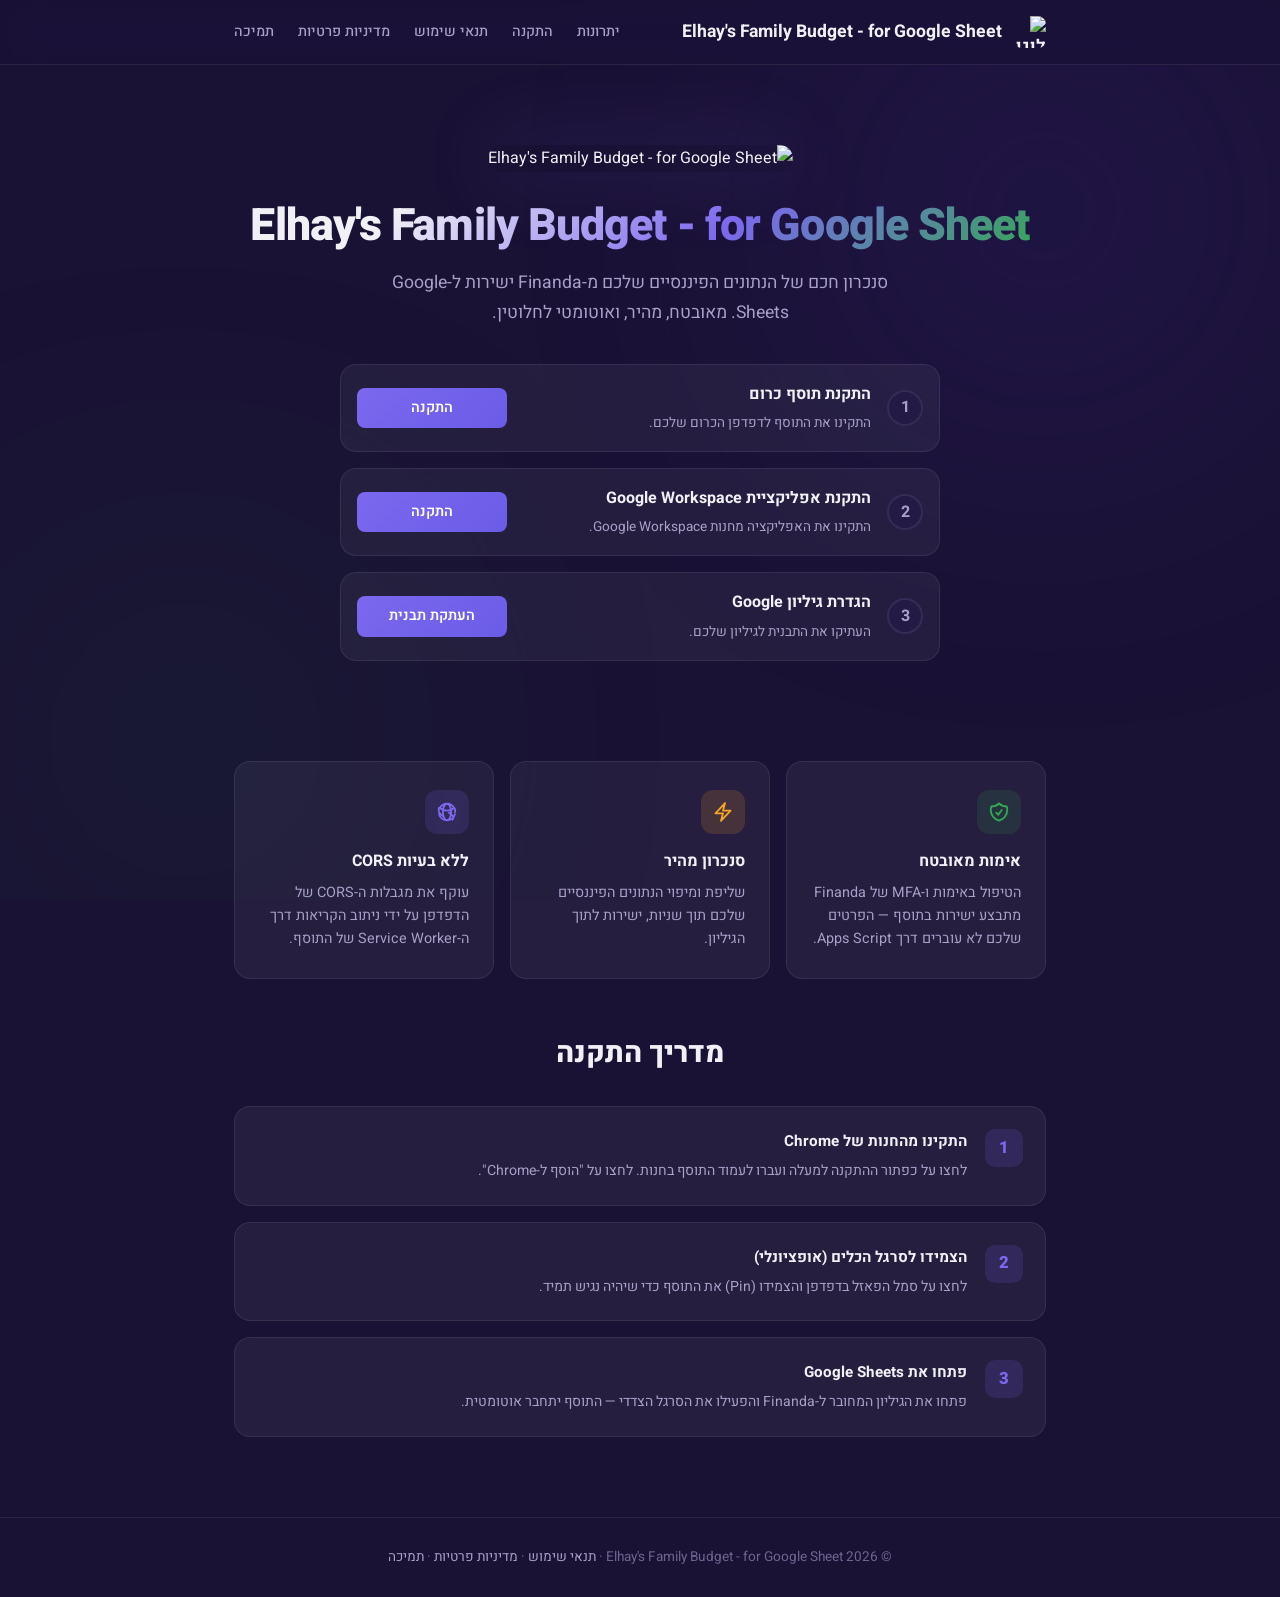
==== docs/index.html @ e97ff1ca "Getting started guide" ====
<!doctype html>
<html lang="he" dir="rtl">
  <head>
    <meta charset="UTF-8" />
    <meta name="viewport" content="width=device-width, initial-scale=1.0" />
    <title>Elhay's Family Budget - for Google Sheet</title>
    <meta
      name="description"
      content="הורידו את תוסף Elhay's Family Budget - for Google Sheet לסנכרון הנתונים הפיננסיים שלכם עם Google Sheets."
    />
    <link rel="icon" type="image/png" href="logo.png" />
    <link
      href="https://fonts.googleapis.com/css2?family=Heebo:wght@400;500;600;700;800&display=swap"
      rel="stylesheet"
    />
    <link rel="stylesheet" href="style.css" />
  </head>
  <body>
    <div class="bg-glow"></div>

    <nav>
      <div class="nav-inner">
        <a href="#" class="nav-brand"
          ><img src="logo.png" alt="לוגו" />Elhay's Family Budget - for Google
          Sheet</a
        >
        <div class="nav-links">
          <a href="#features">יתרונות</a>
          <a href="#install">התקנה</a>
          <a href="terms.html">תנאי שימוש</a>
          <a href="privacy.html">מדיניות פרטיות</a>
          <a href="support.html">תמיכה</a>
        </div>
      </div>
    </nav>

    <main class="container">
      <section class="hero">
        <img
          src="logo.png"
          alt="Elhay's Family Budget - for Google Sheet"
          class="hero-logo"
        />
        <h1>Elhay's Family Budget - for Google Sheet</h1>
        <p>
          סנכרון חכם של הנתונים הפיננסיים שלכם מ-Finanda ישירות ל-Google Sheets.
          מאובטח, מהיר, ואוטומטי לחלוטין.
        </p>
        <div class="setup-steps">
          <div class="setup-step" id="step1">
            <div class="step-status">1</div>
            <div class="step-info">
              <h3>התקנת תוסף כרום</h3>
              <p>התקינו את התוסף לדפדפן הכרום שלכם.</p>
            </div>
            <a href="https://chromewebstore.google.com/detail/dnbacegljccdmiihpcackcicphjbdjkf" target="_blank" class="btn-step" id="btn-step1">התקנה</a>
          </div>
          
          <div class="setup-step" id="step2">
            <div class="step-status">2</div>
            <div class="step-info">
              <h3>התקנת אפליקציית Google Workspace</h3>
              <p>התקינו את האפליקציה מחנות Google Workspace.</p>
            </div>
            <a href="https://workspace.google.com/marketplace/app/elhays_family_budget/523287499145" target="_blank" class="btn-step" id="btn-step2">התקנה</a>
          </div>

          <div class="setup-step" id="step3">
            <div class="step-status">3</div>
            <div class="step-info">
              <h3>הגדרת גיליון Google</h3>
              <p>העתיקו את התבנית לגיליון שלכם.</p>
            </div>
            <a href="https://docs.google.com/spreadsheets/d/__DOCUMENT_ID__/template/preview" target="_blank" class="btn-step" id="btn-step3">העתקת תבנית</a>
          </div>
        </div>

        <!-- Hidden bridge elements for extension communication -->
        <input type="hidden" id="finanda-req-input" />
        <button type="hidden" id="finanda-req-btn" style="display:none;"></button>
        <input type="hidden" id="finanda-res-input" />
        <button type="hidden" id="finanda-res-btn" style="display:none;"></button>
      </section>

      <section id="features" class="cards">
        <div class="card">
          <div class="card-icon">
            <svg
              xmlns="http://www.w3.org/2000/svg"
              fill="none"
              viewBox="0 0 24 24"
              stroke-width="2"
              stroke="currentColor"
              width="22"
              height="22"
            >
              <path
                stroke-linecap="round"
                stroke-linejoin="round"
                d="M9 12.75L11.25 15 15 9.75m-3-7.036A11.959 11.959 0 013.598 6 11.99 11.99 0 003 9.749c0 5.592 3.824 10.29 9 11.623 5.176-1.332 9-6.03 9-11.622 0-1.31-.21-2.571-.598-3.751h-.152c-3.196 0-6.1-1.248-8.25-3.285z"
              />
            </svg>
          </div>
          <h3>אימות מאובטח</h3>
          <p>
            הטיפול באימות ו-MFA של Finanda מתבצע ישירות בתוסף — הפרטים שלכם לא
            עוברים דרך Apps Script.
          </p>
        </div>
        <div class="card">
          <div class="card-icon">
            <svg
              xmlns="http://www.w3.org/2000/svg"
              fill="none"
              viewBox="0 0 24 24"
              stroke-width="2"
              stroke="currentColor"
              width="22"
              height="22"
            >
              <path
                stroke-linecap="round"
                stroke-linejoin="round"
                d="M3.75 13.5l10.5-11.25L12 10.5h8.25L9.75 21.75 12 13.5H3.75z"
              />
            </svg>
          </div>
          <h3>סנכרון מהיר</h3>
          <p>
            שליפת ומיפוי הנתונים הפיננסיים שלכם תוך שניות, ישירות לתוך הגיליון.
          </p>
        </div>
        <div class="card">
          <div class="card-icon">
            <svg
              xmlns="http://www.w3.org/2000/svg"
              fill="none"
              viewBox="0 0 24 24"
              stroke-width="2"
              stroke="currentColor"
              width="22"
              height="22"
            >
              <path
                stroke-linecap="round"
                stroke-linejoin="round"
                d="M12 21a9.004 9.004 0 008.716-6.747M12 21a9.004 9.004 0 01-8.716-6.747M12 21c2.485 0 4.5-4.03 4.5-9S14.485 3 12 3m0 18c-2.485 0-4.5-4.03-4.5-9S9.515 3 12 3m0 0a8.997 8.997 0 017.843 4.582M12 3a8.997 8.997 0 00-7.843 4.582m15.686 0A11.953 11.953 0 0112 10.5c-2.998 0-5.74-1.1-7.843-2.918m15.686 0A8.959 8.959 0 0121 9.749c0 .838-.115 1.65-.33 2.418m-1.387 5.58c-.354.966-.79 1.868-1.3 2.692m1.3-2.693a18.013 18.013 0 00-5.17-5.046M3.33 12.167a18.006 18.006 0 005.17 5.046m-5.17-5.046A8.959 8.959 0 013 9.749c0-.838.115-1.65.33-2.418"
              />
            </svg>
          </div>
          <h3>ללא בעיות CORS</h3>
          <p>
            עוקף את מגבלות ה-CORS של הדפדפן על ידי ניתוב הקריאות דרך ה-Service
            Worker של התוסף.
          </p>
        </div>
      </section>

      <section id="install" class="install-section">
        <h2>מדריך התקנה</h2>

        <div class="steps">
          <div class="step">
            <div class="step-num">1</div>
            <div class="step-content">
              <h3>התקינו מהחנות של Chrome</h3>
              <p>
                לחצו על כפתור ההתקנה למעלה ועברו לעמוד התוסף בחנות. לחצו על
                "הוסף ל-Chrome".
              </p>
            </div>
          </div>
          <div class="step">
            <div class="step-num">2</div>
            <div class="step-content">
              <h3>הצמידו לסרגל הכלים (אופציונלי)</h3>
              <p>
                לחצו על סמל הפאזל בדפדפן והצמידו (Pin) את התוסף כדי שיהיה נגיש
                תמיד.
              </p>
            </div>
          </div>
          <div class="step">
            <div class="step-num">3</div>
            <div class="step-content">
              <h3>פתחו את Google Sheets</h3>
              <p>
                פתחו את הגיליון המחובר ל-Finanda והפעילו את הסרגל הצדדי — התוסף
                יתחבר אוטומטית.
              </p>
            </div>
          </div>
        </div>
      </section>
    </main>

    <footer>
      <p>
        &copy; 2026 Elhay's Family Budget - for Google Sheet ·
        <a href="terms.html">תנאי שימוש</a> ·
        <a href="privacy.html">מדיניות פרטיות</a> ·
        <a href="support.html">תמיכה</a>
      </p>
    </footer>
    <script>
      document.addEventListener("DOMContentLoaded", () => {
        const step1 = document.getElementById("step1");
        const step2 = document.getElementById("step2");
        const step3 = document.getElementById("step3");
        
        const btnStep1 = document.getElementById("btn-step1");
        const btnStep2 = document.getElementById("btn-step2");
        const btnStep3 = document.getElementById("btn-step3");

        if (localStorage.getItem("finanda_step2_done") === "true") {
          step2.classList.add("done");
          btnStep2.textContent = "הושלם";
        }
        if (localStorage.getItem("finanda_step3_done") === "true") {
          step3.classList.add("done");
          btnStep3.textContent = "הושלם";
        }

        btnStep2.addEventListener("click", () => {
          localStorage.setItem("finanda_step2_done", "true");
          step2.classList.add("done");
          btnStep2.textContent = "הושלם";
        });

        btnStep3.addEventListener("click", () => {
          localStorage.setItem("finanda_step3_done", "true");
          step3.classList.add("done");
          btnStep3.textContent = "הושלם";
        });

        const reqInput = document.getElementById("finanda-req-input");
        const reqBtn = document.getElementById("finanda-req-btn");
        const resInput = document.getElementById("finanda-res-input");
        const resBtn = document.getElementById("finanda-res-btn");

        resBtn.addEventListener("click", () => {
          try {
            const data = JSON.parse(resInput.value);
            if (data.action === "FINANDA_PING" && data.payload && data.payload.status === "PONG") {
              step1.classList.add("done");
              btnStep1.textContent = "מותקן";
              btnStep1.style.pointerEvents = "none";
              btnStep1.removeAttribute("href");
            }
          } catch (e) {
            console.error("Error parsing ping response", e);
          }
        });

        // Try to ping after a short delay
        let attempts = 0;
        const pingInterval = setInterval(() => {
          if (attempts > 5) {
            clearInterval(pingInterval);
            return;
          }
          reqInput.value = JSON.stringify({ action: "FINANDA_PING" });
          reqBtn.click();
          attempts++;
        }, 500);
      });
    </script>
  </body>
</html>
---- docs/style.css ----
*, *::before, *::after { box-sizing: border-box; margin: 0; padding: 0; }

:root {
  --bg-primary: #1a1235;
  --bg-secondary: #231a45;
  --bg-card: rgba(255,255,255,0.05);
  --bg-card-hover: rgba(255,255,255,0.09);
  --border-card: rgba(255,255,255,0.08);
  --text-primary: #f0f0f5;
  --text-secondary: #a8a0c8;
  --text-muted: #6e648f;
  --accent-purple: #7B68EE;
  --accent-purple-dim: rgba(123,104,238,0.15);
  --accent-green: #34A853;
  --accent-green-dim: rgba(52,168,83,0.15);
  --accent-gold: #F5A623;
  --accent-gold-dim: rgba(245,166,35,0.15);
  --gradient-btn: linear-gradient(135deg, #7B68EE, #6B5CE7);
  --gradient-btn-hover: linear-gradient(135deg, #9B8BFF, #7B68EE);
  --shadow-glow: 0 0 80px rgba(123,104,238,0.2);
  --radius: 16px;
}

html { scroll-behavior: smooth; }

body {
  font-family: 'Heebo', -apple-system, sans-serif;
  background: var(--bg-primary);
  color: var(--text-primary);
  min-height: 100vh;
  overflow-x: hidden;
  line-height: 1.7;
}

/* ─── Animated Background ─── */
.bg-glow {
  position: fixed; inset: 0;
  pointer-events: none; z-index: 0; overflow: hidden;
}
.bg-glow::before, .bg-glow::after {
  content: ''; position: absolute;
  border-radius: 50%; filter: blur(140px); opacity: 0.35;
  animation: float 22s ease-in-out infinite;
}
.bg-glow::before {
  width: 600px; height: 600px;
  background: radial-gradient(circle, #4a2daa, transparent 70%);
  top: -10%; right: -5%;
}
.bg-glow::after {
  width: 500px; height: 500px;
  background: radial-gradient(circle, #1a5c2e, transparent 70%);
  bottom: -10%; left: -5%;
  animation-delay: -11s;
}
@keyframes float {
  0%, 100% { transform: translate(0, 0) scale(1); }
  33% { transform: translate(30px, -40px) scale(1.05); }
  66% { transform: translate(-20px, 20px) scale(0.95); }
}

/* ─── Layout ─── */
.container {
  position: relative; z-index: 1;
  max-width: 860px; margin: 0 auto; padding: 0 24px;
}

/* ─── Nav ─── */
nav {
  position: sticky; top: 0; z-index: 100;
  backdrop-filter: blur(20px) saturate(1.4);
  background: rgba(26,18,53,0.8);
  border-bottom: 1px solid var(--border-card);
}
.nav-inner {
  max-width: 860px; margin: 0 auto; padding: 16px 24px;
  display: flex; align-items: center; justify-content: space-between;
}
.nav-brand {
  display: flex; align-items: center; gap: 12px;
  text-decoration: none; color: var(--text-primary);
  font-weight: 700; font-size: 1.1rem;
}
.nav-brand img { width: 32px; height: 32px; border-radius: 8px; }
.nav-links { display: flex; gap: 24px; }
.nav-links a {
  color: var(--text-secondary); text-decoration: none;
  font-size: 0.9rem; font-weight: 500; transition: color 0.2s;
}
.nav-links a:hover { color: var(--accent-purple); }

/* ─── Hero ─── */
.hero { text-align: center; padding: 80px 0 50px; }
.hero-logo {
  width: 140px; height: 140px; border-radius: 28px;
  box-shadow: var(--shadow-glow); margin-bottom: 28px;
  animation: logoEntry 0.8s cubic-bezier(0.16,1,0.3,1) both;
}
@keyframes logoEntry {
  from { opacity: 0; transform: translateY(24px) scale(0.9); }
  to { opacity: 1; transform: translateY(0) scale(1); }
}
.hero h1 {
  font-size: 2.8rem; font-weight: 800;
  letter-spacing: -0.02em; line-height: 1.2;
  margin-bottom: 14px;
  background: linear-gradient(135deg, #f0f0f5 20%, #7B68EE 60%, #34A853 100%);
  -webkit-background-clip: text; -webkit-text-fill-color: transparent;
  background-clip: text;
  animation: fadeUp 0.6s 0.15s both;
}
.hero p {
  font-size: 1.1rem; color: var(--text-secondary);
  max-width: 520px; margin: 0 auto 36px;
  animation: fadeUp 0.6s 0.3s both;
}
@keyframes fadeUp {
  from { opacity: 0; transform: translateY(16px); }
  to { opacity: 1; transform: translateY(0); }
}

/* ─── CTA ─── */
.cta-group {
  display: flex; flex-direction: column; align-items: center; gap: 14px;
  animation: fadeUp 0.6s 0.45s both;
}
.btn-download {
  display: inline-flex; align-items: center; gap: 10px;
  padding: 16px 40px; background: var(--gradient-btn);
  color: #fff; font-weight: 700; font-size: 1.05rem;
  border: none; border-radius: 14px; text-decoration: none;
  cursor: pointer; transition: transform 0.2s, box-shadow 0.2s;
  box-shadow: 0 4px 28px rgba(123,104,238,0.35);
}
.btn-download:hover {
  transform: translateY(-2px);
  background: var(--gradient-btn-hover);
  box-shadow: 0 8px 36px rgba(123,104,238,0.45);
}
.btn-secondary {
  display: inline-flex; align-items: center; gap: 8px;
  padding: 10px 24px; background: transparent;
  color: var(--text-secondary); font-weight: 600; font-size: 0.9rem;
  border: 1px solid var(--border-card); border-radius: 10px;
  text-decoration: none; cursor: pointer; transition: all 0.2s;
}
.btn-secondary:hover {
  border-color: var(--accent-purple);
  color: var(--accent-purple);
  background: var(--accent-purple-dim);
}
.cta-meta { font-size: 0.85rem; color: var(--text-muted); }
.cta-meta span { color: var(--text-secondary); font-weight: 500; }

/* ─── Feature Cards ─── */
.cards {
  display: grid; grid-template-columns: repeat(auto-fit, minmax(230px, 1fr));
  gap: 16px; margin: 50px 0;
}
.card {
  background: var(--bg-card); border: 1px solid var(--border-card);
  border-radius: var(--radius); padding: 28px 24px;
  transition: background 0.25s, border-color 0.25s, transform 0.25s;
}
.card:hover {
  background: var(--bg-card-hover);
  border-color: rgba(123,104,238,0.25);
  transform: translateY(-4px);
}
.card-icon {
  width: 44px; height: 44px; border-radius: 12px;
  display: flex; align-items: center; justify-content: center;
  margin-bottom: 14px;
}
.card:nth-child(1) .card-icon { background: var(--accent-green-dim); color: var(--accent-green); }
.card:nth-child(2) .card-icon { background: var(--accent-gold-dim); color: var(--accent-gold); }
.card:nth-child(3) .card-icon { background: var(--accent-purple-dim); color: var(--accent-purple); }
.card h3 { font-size: 1rem; font-weight: 700; margin-bottom: 6px; }
.card p { font-size: 0.9rem; color: var(--text-secondary); line-height: 1.6; }

/* ─── Install Section ─── */
.install-section { margin: 10px 0 80px; }
.install-section h2 {
  font-size: 1.8rem; font-weight: 800;
  text-align: center; margin-bottom: 28px;
}

/* Tabs */
.install-tabs {
  display: flex; justify-content: center; gap: 8px; margin-bottom: 28px;
}
.tab-btn {
  padding: 10px 24px; border-radius: 10px;
  border: 1px solid var(--border-card); background: var(--bg-card);
  color: var(--text-secondary); font-family: inherit;
  font-size: 0.9rem; font-weight: 600; cursor: pointer;
  transition: all 0.2s;
}
.tab-btn:hover { border-color: rgba(123,104,238,0.3); color: var(--text-primary); }
.tab-btn.active {
  background: var(--accent-purple-dim);
  border-color: var(--accent-purple);
  color: var(--accent-purple);
}
.tab-content { display: none; }
.tab-content.active { display: block; }

/* Steps */
.steps { display: flex; flex-direction: column; gap: 16px; }
.step {
  display: flex; gap: 18px; align-items: flex-start;
  background: var(--bg-card); border: 1px solid var(--border-card);
  border-radius: var(--radius); padding: 22px;
  transition: background 0.25s;
}
.step:hover { background: var(--bg-card-hover); }
.step-num {
  flex-shrink: 0; width: 38px; height: 38px; border-radius: 10px;
  background: var(--accent-purple-dim); color: var(--accent-purple);
  font-weight: 800; font-size: 1.05rem;
  display: flex; align-items: center; justify-content: center;
}
.step-content h3 { font-size: 0.95rem; font-weight: 700; margin-bottom: 4px; }
.step-content p { font-size: 0.88rem; color: var(--text-secondary); }
.step-content code {
  background: var(--accent-purple-dim); color: var(--accent-purple);
  padding: 2px 8px; border-radius: 6px; font-size: 0.83rem;
  direction: ltr; unicode-bidi: embed;
}

/* Note Box */
.note-box {
  margin-top: 20px; padding: 16px 20px;
  background: var(--accent-gold-dim);
  border: 1px solid rgba(245,166,35,0.25);
  border-radius: var(--radius); font-size: 0.88rem;
  color: var(--text-primary); line-height: 1.6;
}

/* ─── Footer ─── */
footer {
  border-top: 1px solid var(--border-card);
  padding: 28px 24px; text-align: center;
  font-size: 0.85rem; color: var(--text-muted);
}
footer a { color: var(--text-secondary); text-decoration: none; }
footer a:hover { color: var(--accent-purple); }

/* ─── Setup Steps ─── */
.setup-steps {
  display: flex; flex-direction: column; gap: 16px; width: 100%; max-width: 600px; margin: 0 auto;
}
.setup-step {
  display: flex; align-items: center; gap: 16px;
  background: var(--bg-card); border: 1px solid var(--border-card);
  border-radius: var(--radius); padding: 16px;
  transition: all 0.25s; text-align: right;
}
.setup-step:hover { background: var(--bg-card-hover); }
.step-status {
  flex-shrink: 0; width: 36px; height: 36px; border-radius: 50%;
  background: var(--bg-secondary); border: 2px solid var(--border-card);
  display: flex; align-items: center; justify-content: center;
  font-weight: 700; color: var(--text-secondary); position: relative;
}
.step-info { flex-grow: 1; }
.step-info h3 { font-size: 1rem; margin-bottom: 4px; }
.step-info p { font-size: 0.85rem; color: var(--text-secondary); margin: 0; }
.btn-step {
  padding: 8px 16px; background: var(--gradient-btn);
  color: #fff; font-weight: 600; font-size: 0.9rem;
  border-radius: 8px; text-decoration: none; cursor: pointer;
  transition: transform 0.2s, box-shadow 0.2s; white-space: nowrap; text-align: center;

  width: 150px;
}
.btn-step:hover { transform: translateY(-2px); box-shadow: 0 4px 12px rgba(123,104,238,0.3); }

.setup-step.done { border-color: var(--accent-green); background: var(--accent-green-dim); }
.setup-step.done .step-status {
  background: var(--accent-green); border-color: var(--accent-green); color: transparent;
}
.setup-step.done .step-status::after {
  content: "✓"; color: #fff; position: absolute;
}
.setup-step.done .btn-step {
  background: transparent; color: var(--accent-green);
  box-shadow: none; border: 1px solid var(--accent-green); transform: none;
}

/* ─── Responsive ─── */
@media (max-width: 600px) {
  .hero h1 { font-size: 2rem; }
  .hero { padding: 50px 0 30px; }
  .cards { grid-template-columns: 1fr; }
  .install-tabs { flex-direction: column; align-items: stretch; }
}
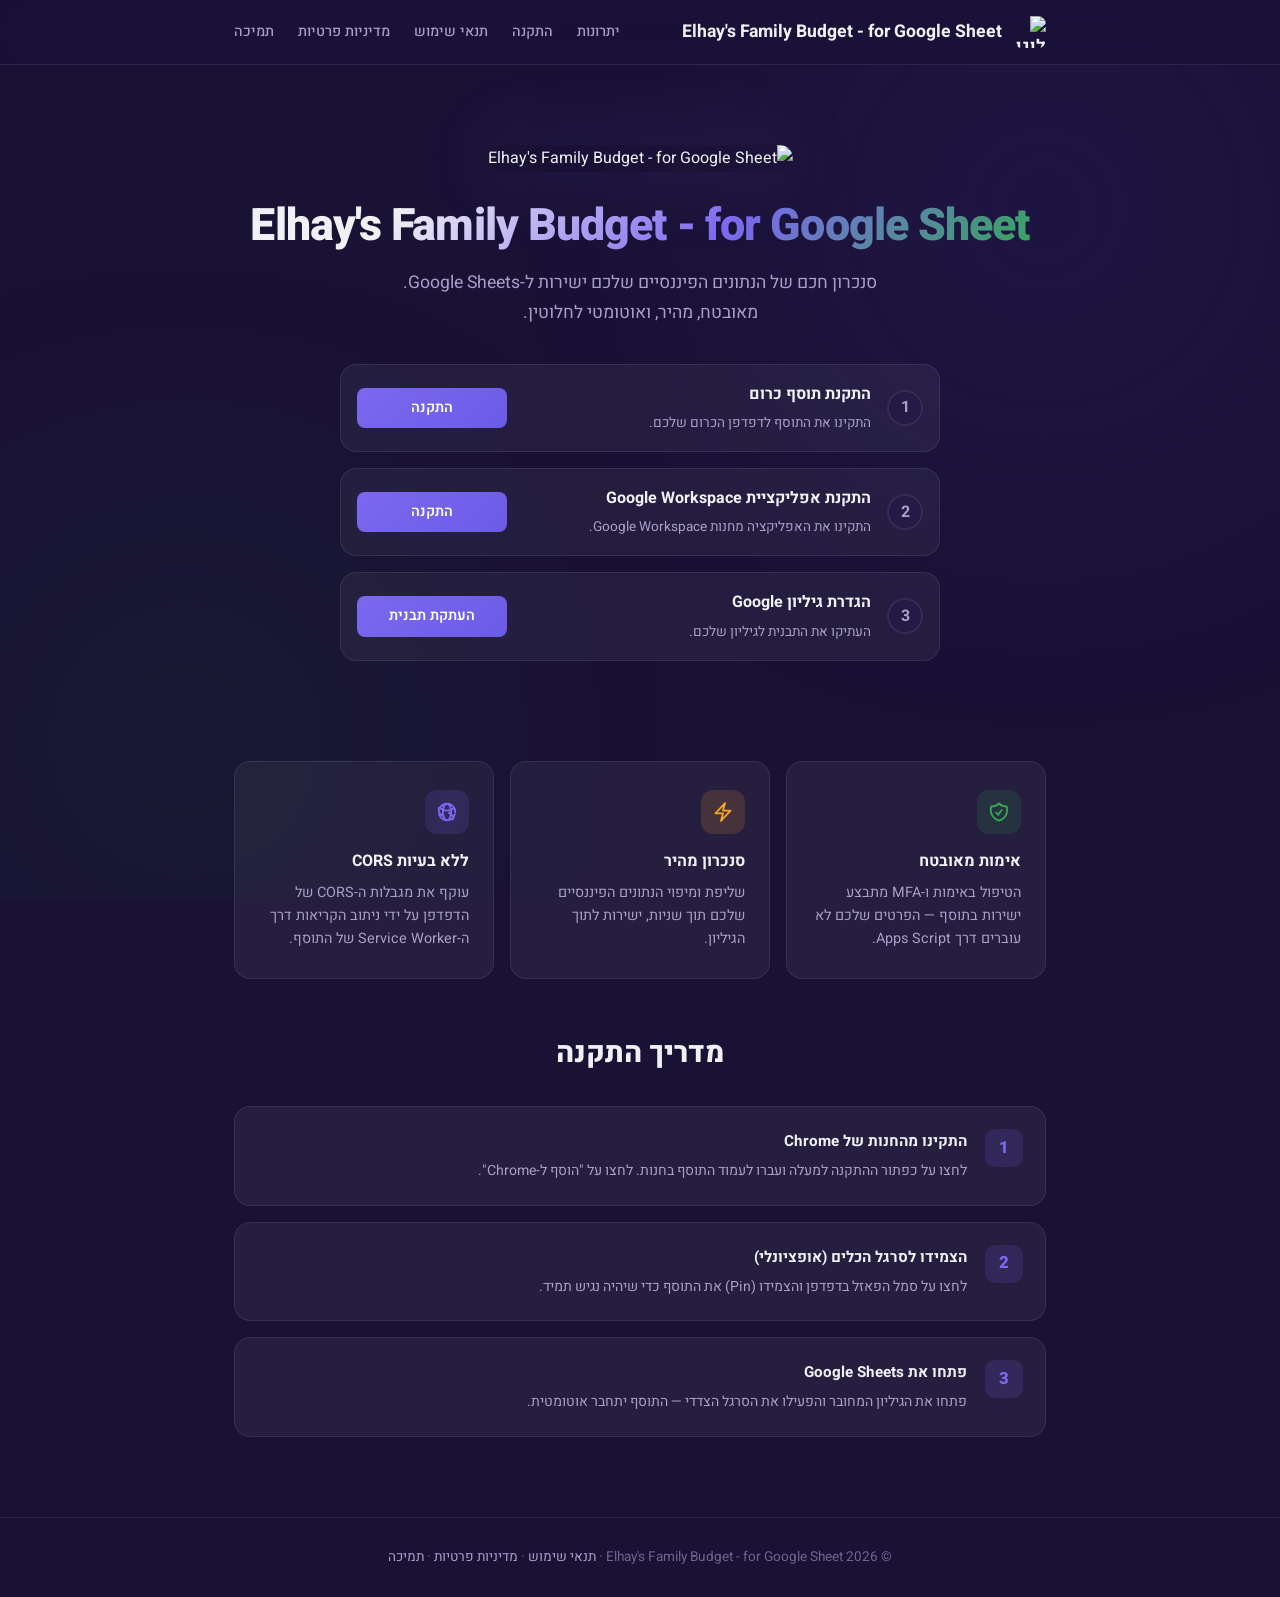
==== commit 0ad1d459: "Remove Finanda word" ====
--- a/docs/index.html
+++ b/docs/index.html
@@ -43,7 +43,7 @@
         />
         <h1>Elhay's Family Budget - for Google Sheet</h1>
         <p>
-          סנכרון חכם של הנתונים הפיננסיים שלכם מ-Finanda ישירות ל-Google Sheets.
+          סנכרון חכם של הנתונים הפיננסיים שלכם ישירות ל-Google Sheets.
           מאובטח, מהיר, ואוטומטי לחלוטין.
         </p>
         <div class="setup-steps">
@@ -103,7 +103,7 @@
           </div>
           <h3>אימות מאובטח</h3>
           <p>
-            הטיפול באימות ו-MFA של Finanda מתבצע ישירות בתוסף — הפרטים שלכם לא
+            הטיפול באימות ו-MFA מתבצע ישירות בתוסף — הפרטים שלכם לא
             עוברים דרך Apps Script.
           </p>
         </div>
@@ -185,7 +185,7 @@
             <div class="step-content">
               <h3>פתחו את Google Sheets</h3>
               <p>
-                פתחו את הגיליון המחובר ל-Finanda והפעילו את הסרגל הצדדי — התוסף
+                פתחו את הגיליון המחובר והפעילו את הסרגל הצדדי — התוסף
                 יתחבר אוטומטית.
               </p>
             </div>
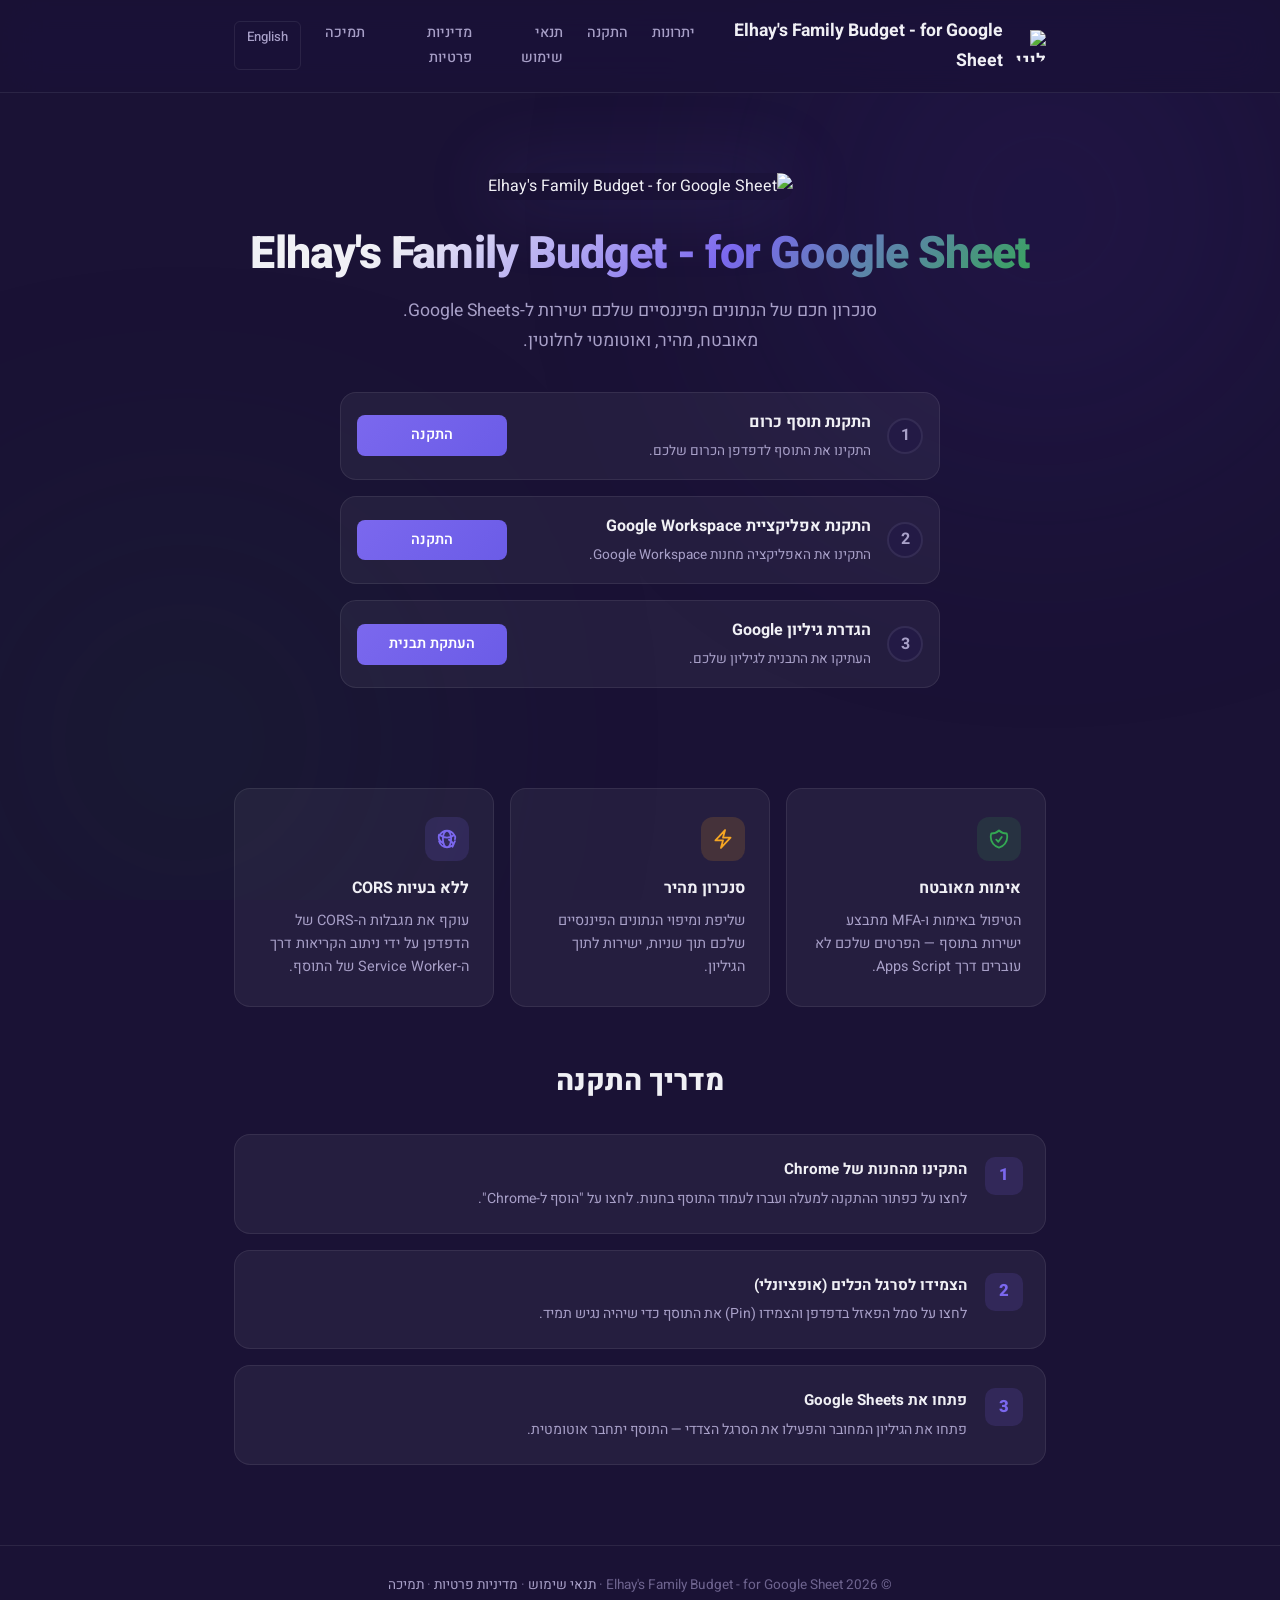
==== commit b43930a5: "feat: add English language support via ?lang=en URL param" ====
--- a/docs/index.html
+++ b/docs/index.html
@@ -10,7 +10,7 @@
     />
     <link rel="icon" type="image/png" href="logo.png" />
     <link
-      href="https://fonts.googleapis.com/css2?family=Heebo:wght@400;500;600;700;800&display=swap"
+      href="https://fonts.googleapis.com/css2?family=Heebo:wght@400;500;600;700;800&family=Inter:wght@400;500;600;700;800&display=swap"
       rel="stylesheet"
     />
     <link rel="stylesheet" href="style.css" />
@@ -21,15 +21,16 @@
     <nav>
       <div class="nav-inner">
         <a href="#" class="nav-brand"
-          ><img src="logo.png" alt="לוגו" />Elhay's Family Budget - for Google
+          ><img src="logo.png" data-i18n-alt="logo_alt" alt="לוגו" />Elhay's Family Budget - for Google
           Sheet</a
         >
         <div class="nav-links">
-          <a href="#features">יתרונות</a>
-          <a href="#install">התקנה</a>
-          <a href="terms.html">תנאי שימוש</a>
-          <a href="privacy.html">מדיניות פרטיות</a>
-          <a href="support.html">תמיכה</a>
+          <a href="#features" data-i18n="nav_features">יתרונות</a>
+          <a href="#install" data-i18n="nav_install">התקנה</a>
+          <a href="terms.html" data-i18n="nav_terms">תנאי שימוש</a>
+          <a href="privacy.html" data-i18n="nav_privacy">מדיניות פרטיות</a>
+          <a href="support.html" data-i18n="nav_support">תמיכה</a>
+          <a href="#" id="lang-toggle" data-i18n="lang_toggle">English</a>
         </div>
       </div>
     </nav>
@@ -42,7 +43,7 @@
           class="hero-logo"
         />
         <h1>Elhay's Family Budget - for Google Sheet</h1>
-        <p>
+        <p data-i18n="hero_desc">
           סנכרון חכם של הנתונים הפיננסיים שלכם ישירות ל-Google Sheets.
           מאובטח, מהיר, ואוטומטי לחלוטין.
         </p>
@@ -50,28 +51,28 @@
           <div class="setup-step" id="step1">
             <div class="step-status">1</div>
             <div class="step-info">
-              <h3>התקנת תוסף כרום</h3>
-              <p>התקינו את התוסף לדפדפן הכרום שלכם.</p>
-            </div>
-            <a href="https://chromewebstore.google.com/detail/dnbacegljccdmiihpcackcicphjbdjkf" target="_blank" class="btn-step" id="btn-step1">התקנה</a>
+              <h3 data-i18n="step1_title">התקנת תוסף כרום</h3>
+              <p data-i18n="step1_desc">התקינו את התוסף לדפדפן הכרום שלכם.</p>
+            </div>
+            <a href="https://chromewebstore.google.com/detail/dnbacegljccdmiihpcackcicphjbdjkf" target="_blank" class="btn-step" id="btn-step1" data-i18n="btn_install">התקנה</a>
           </div>
           
           <div class="setup-step" id="step2">
             <div class="step-status">2</div>
             <div class="step-info">
-              <h3>התקנת אפליקציית Google Workspace</h3>
-              <p>התקינו את האפליקציה מחנות Google Workspace.</p>
-            </div>
-            <a href="https://workspace.google.com/marketplace/app/elhays_family_budget/523287499145" target="_blank" class="btn-step" id="btn-step2">התקנה</a>
+              <h3 data-i18n="step2_title">התקנת אפליקציית Google Workspace</h3>
+              <p data-i18n="step2_desc">התקינו את האפליקציה מחנות Google Workspace.</p>
+            </div>
+            <a href="https://workspace.google.com/marketplace/app/elhays_family_budget/523287499145" target="_blank" class="btn-step" id="btn-step2" data-i18n="btn_install">התקנה</a>
           </div>
 
           <div class="setup-step" id="step3">
             <div class="step-status">3</div>
             <div class="step-info">
-              <h3>הגדרת גיליון Google</h3>
-              <p>העתיקו את התבנית לגיליון שלכם.</p>
-            </div>
-            <a href="https://docs.google.com/spreadsheets/d/__DOCUMENT_ID__/template/preview" target="_blank" class="btn-step" id="btn-step3">העתקת תבנית</a>
+              <h3 data-i18n="step3_title">הגדרת גיליון Google</h3>
+              <p data-i18n="step3_desc">העתיקו את התבנית לגיליון שלכם.</p>
+            </div>
+            <a href="https://docs.google.com/spreadsheets/d/__DOCUMENT_ID__/template/preview" target="_blank" class="btn-step" id="btn-step3" data-i18n="btn_copy_template">העתקת תבנית</a>
           </div>
         </div>
 
@@ -101,8 +102,8 @@
               />
             </svg>
           </div>
-          <h3>אימות מאובטח</h3>
-          <p>
+          <h3 data-i18n="card1_title">אימות מאובטח</h3>
+          <p data-i18n="card1_desc">
             הטיפול באימות ו-MFA מתבצע ישירות בתוסף — הפרטים שלכם לא
             עוברים דרך Apps Script.
           </p>
@@ -125,8 +126,8 @@
               />
             </svg>
           </div>
-          <h3>סנכרון מהיר</h3>
-          <p>
+          <h3 data-i18n="card2_title">סנכרון מהיר</h3>
+          <p data-i18n="card2_desc">
             שליפת ומיפוי הנתונים הפיננסיים שלכם תוך שניות, ישירות לתוך הגיליון.
           </p>
         </div>
@@ -148,8 +149,8 @@
               />
             </svg>
           </div>
-          <h3>ללא בעיות CORS</h3>
-          <p>
+          <h3 data-i18n="card3_title">ללא בעיות CORS</h3>
+          <p data-i18n="card3_desc">
             עוקף את מגבלות ה-CORS של הדפדפן על ידי ניתוב הקריאות דרך ה-Service
             Worker של התוסף.
           </p>
@@ -157,14 +158,14 @@
       </section>
 
       <section id="install" class="install-section">
-        <h2>מדריך התקנה</h2>
+        <h2 data-i18n="install_title">מדריך התקנה</h2>
 
         <div class="steps">
           <div class="step">
             <div class="step-num">1</div>
             <div class="step-content">
-              <h3>התקינו מהחנות של Chrome</h3>
-              <p>
+              <h3 data-i18n="guide_step1_title">התקינו מהחנות של Chrome</h3>
+              <p data-i18n="guide_step1_desc">
                 לחצו על כפתור ההתקנה למעלה ועברו לעמוד התוסף בחנות. לחצו על
                 "הוסף ל-Chrome".
               </p>
@@ -173,8 +174,8 @@
           <div class="step">
             <div class="step-num">2</div>
             <div class="step-content">
-              <h3>הצמידו לסרגל הכלים (אופציונלי)</h3>
-              <p>
+              <h3 data-i18n="guide_step2_title">הצמידו לסרגל הכלים (אופציונלי)</h3>
+              <p data-i18n="guide_step2_desc">
                 לחצו על סמל הפאזל בדפדפן והצמידו (Pin) את התוסף כדי שיהיה נגיש
                 תמיד.
               </p>
@@ -183,8 +184,8 @@
           <div class="step">
             <div class="step-num">3</div>
             <div class="step-content">
-              <h3>פתחו את Google Sheets</h3>
-              <p>
+              <h3 data-i18n="guide_step3_title">פתחו את Google Sheets</h3>
+              <p data-i18n="guide_step3_desc">
                 פתחו את הגיליון המחובר והפעילו את הסרגל הצדדי — התוסף
                 יתחבר אוטומטית.
               </p>
@@ -197,13 +198,154 @@
     <footer>
       <p>
         &copy; 2026 Elhay's Family Budget - for Google Sheet ·
-        <a href="terms.html">תנאי שימוש</a> ·
-        <a href="privacy.html">מדיניות פרטיות</a> ·
-        <a href="support.html">תמיכה</a>
+        <a href="terms.html" data-i18n="nav_terms">תנאי שימוש</a> ·
+        <a href="privacy.html" data-i18n="nav_privacy">מדיניות פרטיות</a> ·
+        <a href="support.html" data-i18n="nav_support">תמיכה</a>
       </p>
     </footer>
     <script>
+      const i18n = {
+        he: {
+          nav_features: "יתרונות",
+          nav_install: "התקנה",
+          nav_terms: "תנאי שימוש",
+          nav_privacy: "מדיניות פרטיות",
+          nav_support: "תמיכה",
+          lang_toggle: "English",
+          logo_alt: "לוגו",
+          hero_desc: "סנכרון חכם של הנתונים הפיננסיים שלכם ישירות ל-Google Sheets. מאובטח, מהיר, ואוטומטי לחלוטין.",
+          step1_title: "התקנת תוסף כרום",
+          step1_desc: "התקינו את התוסף לדפדפן הכרום שלכם.",
+          step2_title: "התקנת אפליקציית Google Workspace",
+          step2_desc: "התקינו את האפליקציה מחנות Google Workspace.",
+          step3_title: "הגדרת גיליון Google",
+          step3_desc: "העתיקו את התבנית לגיליון שלכם.",
+          btn_install: "התקנה",
+          btn_copy_template: "העתקת תבנית",
+          card1_title: "אימות מאובטח",
+          card1_desc: "הטיפול באימות ו-MFA מתבצע ישירות בתוסף — הפרטים שלכם לא עוברים דרך Apps Script.",
+          card2_title: "סנכרון מהיר",
+          card2_desc: "שליפת ומיפוי הנתונים הפיננסיים שלכם תוך שניות, ישירות לתוך הגיליון.",
+          card3_title: "ללא בעיות CORS",
+          card3_desc: "עוקף את מגבלות ה-CORS של הדפדפן על ידי ניתוב הקריאות דרך ה-Service Worker של התוסף.",
+          install_title: "מדריך התקנה",
+          guide_step1_title: "התקינו מהחנות של Chrome",
+          guide_step1_desc: "לחצו על כפתור ההתקנה למעלה ועברו לעמוד התוסף בחנות. לחצו על \"הוסף ל-Chrome\".",
+          guide_step2_title: "הצמידו לסרגל הכלים (אופציונלי)",
+          guide_step2_desc: "לחצו על סמל הפאזל בדפדפן והצמידו (Pin) את התוסף כדי שיהיה נגיש תמיד.",
+          guide_step3_title: "פתחו את Google Sheets",
+          guide_step3_desc: "פתחו את הגיליון המחובר והפעילו את הסרגל הצדדי — התוסף יתחבר אוטומטית.",
+          meta_description: "הורידו את תוסף Elhay's Family Budget - for Google Sheet לסנכרון הנתונים הפיננסיים שלכם עם Google Sheets.",
+          status_done: "הושלם",
+          status_installed: "מותקן"
+        },
+        en: {
+          nav_features: "Features",
+          nav_install: "Install",
+          nav_terms: "Terms of Use",
+          nav_privacy: "Privacy Policy",
+          nav_support: "Support",
+          lang_toggle: "עברית",
+          logo_alt: "Logo",
+          hero_desc: "Smart sync of your financial data directly to Google Sheets. Secure, fast, and fully automatic.",
+          step1_title: "Install Chrome Extension",
+          step1_desc: "Install the extension in your Chrome browser.",
+          step2_title: "Install Google Workspace App",
+          step2_desc: "Install the app from the Google Workspace Marketplace.",
+          step3_title: "Set Up Google Sheet",
+          step3_desc: "Copy the template to your spreadsheet.",
+          btn_install: "Install",
+          btn_copy_template: "Copy Template",
+          card1_title: "Secure Authentication",
+          card1_desc: "Authentication and MFA are handled directly in the extension — your credentials never pass through Apps Script.",
+          card2_title: "Fast Sync",
+          card2_desc: "Fetch and map your financial data in seconds, directly into your spreadsheet.",
+          card3_title: "No CORS Issues",
+          card3_desc: "Bypasses browser CORS restrictions by routing requests through the extension's Service Worker.",
+          install_title: "Installation Guide",
+          guide_step1_title: "Install from the Chrome Web Store",
+          guide_step1_desc: "Click the install button above to go to the extension page in the store. Click \"Add to Chrome\".",
+          guide_step2_title: "Pin to Toolbar (Optional)",
+          guide_step2_desc: "Click the puzzle icon in your browser and pin the extension so it's always accessible.",
+          guide_step3_title: "Open Google Sheets",
+          guide_step3_desc: "Open the connected spreadsheet and launch the sidebar — the extension will connect automatically.",
+          meta_description: "Download the Elhay's Family Budget - for Google Sheet extension to sync your financial data with Google Sheets.",
+          status_done: "Done",
+          status_installed: "Installed"
+        }
+      };
+
+      function getLang() {
+        const params = new URLSearchParams(window.location.search);
+        return params.get("lang") === "en" ? "en" : "he";
+      }
+
+      function applyLang(lang) {
+        const t = i18n[lang];
+        const html = document.documentElement;
+
+        // Set direction and lang attribute
+        html.setAttribute("lang", lang === "en" ? "en" : "he");
+        html.setAttribute("dir", lang === "en" ? "ltr" : "rtl");
+
+        // Update font family
+        document.body.style.fontFamily = lang === "en"
+          ? "'Inter', -apple-system, sans-serif"
+          : "'Heebo', -apple-system, sans-serif";
+
+        // Update text alignment for setup steps
+        document.querySelectorAll(".setup-step").forEach(el => {
+          el.style.textAlign = lang === "en" ? "left" : "right";
+        });
+
+        // Update meta description
+        const metaDesc = document.querySelector('meta[name="description"]');
+        if (metaDesc) metaDesc.setAttribute("content", t.meta_description);
+
+        // Update all data-i18n elements
+        document.querySelectorAll("[data-i18n]").forEach(el => {
+          const key = el.getAttribute("data-i18n");
+          if (t[key]) el.textContent = t[key];
+        });
+
+        // Update all data-i18n-alt elements (alt attributes)
+        document.querySelectorAll("[data-i18n-alt]").forEach(el => {
+          const key = el.getAttribute("data-i18n-alt");
+          if (t[key]) el.setAttribute("alt", t[key]);
+        });
+
+        // Update completed step buttons if they were already marked done
+        const btnStep1 = document.getElementById("btn-step1");
+        const btnStep2 = document.getElementById("btn-step2");
+        const btnStep3 = document.getElementById("btn-step3");
+        if (document.getElementById("step1").classList.contains("done")) {
+          btnStep1.textContent = t.status_installed;
+        }
+        if (document.getElementById("step2").classList.contains("done")) {
+          btnStep2.textContent = t.status_done;
+        }
+        if (document.getElementById("step3").classList.contains("done")) {
+          btnStep3.textContent = t.status_done;
+        }
+
+        // Update lang toggle link
+        const toggle = document.getElementById("lang-toggle");
+        if (toggle) {
+          const targetLang = lang === "en" ? "he" : "en";
+          const url = new URL(window.location);
+          if (targetLang === "he") {
+            url.searchParams.delete("lang");
+          } else {
+            url.searchParams.set("lang", targetLang);
+          }
+          toggle.setAttribute("href", url.toString());
+        }
+      }
+
       document.addEventListener("DOMContentLoaded", () => {
+        const currentLang = getLang();
+        const t = i18n[currentLang];
+
         const step1 = document.getElementById("step1");
         const step2 = document.getElementById("step2");
         const step3 = document.getElementById("step3");
@@ -214,23 +356,23 @@
 
         if (localStorage.getItem("finanda_step2_done") === "true") {
           step2.classList.add("done");
-          btnStep2.textContent = "הושלם";
+          btnStep2.textContent = t.status_done;
         }
         if (localStorage.getItem("finanda_step3_done") === "true") {
           step3.classList.add("done");
-          btnStep3.textContent = "הושלם";
+          btnStep3.textContent = t.status_done;
         }
 
         btnStep2.addEventListener("click", () => {
           localStorage.setItem("finanda_step2_done", "true");
           step2.classList.add("done");
-          btnStep2.textContent = "הושלם";
+          btnStep2.textContent = t.status_done;
         });
 
         btnStep3.addEventListener("click", () => {
           localStorage.setItem("finanda_step3_done", "true");
           step3.classList.add("done");
-          btnStep3.textContent = "הושלם";
+          btnStep3.textContent = t.status_done;
         });
 
         const reqInput = document.getElementById("finanda-req-input");
@@ -243,7 +385,7 @@
             const data = JSON.parse(resInput.value);
             if (data.action === "FINANDA_PING" && data.payload && data.payload.status === "PONG") {
               step1.classList.add("done");
-              btnStep1.textContent = "מותקן";
+              btnStep1.textContent = t.status_installed;
               btnStep1.style.pointerEvents = "none";
               btnStep1.removeAttribute("href");
             }
@@ -263,6 +405,9 @@
           reqBtn.click();
           attempts++;
         }, 500);
+
+        // Apply language
+        applyLang(currentLang);
       });
     </script>
   </body>
--- a/docs/style.css
+++ b/docs/style.css
@@ -88,6 +88,17 @@
   font-size: 0.9rem; font-weight: 500; transition: color 0.2s;
 }
 .nav-links a:hover { color: var(--accent-purple); }
+#lang-toggle {
+  border: 1px solid var(--border-card);
+  padding: 4px 12px;
+  border-radius: 6px;
+  font-size: 0.82rem;
+  transition: all 0.2s;
+}
+#lang-toggle:hover {
+  border-color: var(--accent-purple);
+  background: var(--accent-purple-dim);
+}
 
 /* ─── Hero ─── */
 .hero { text-align: center; padding: 80px 0 50px; }
